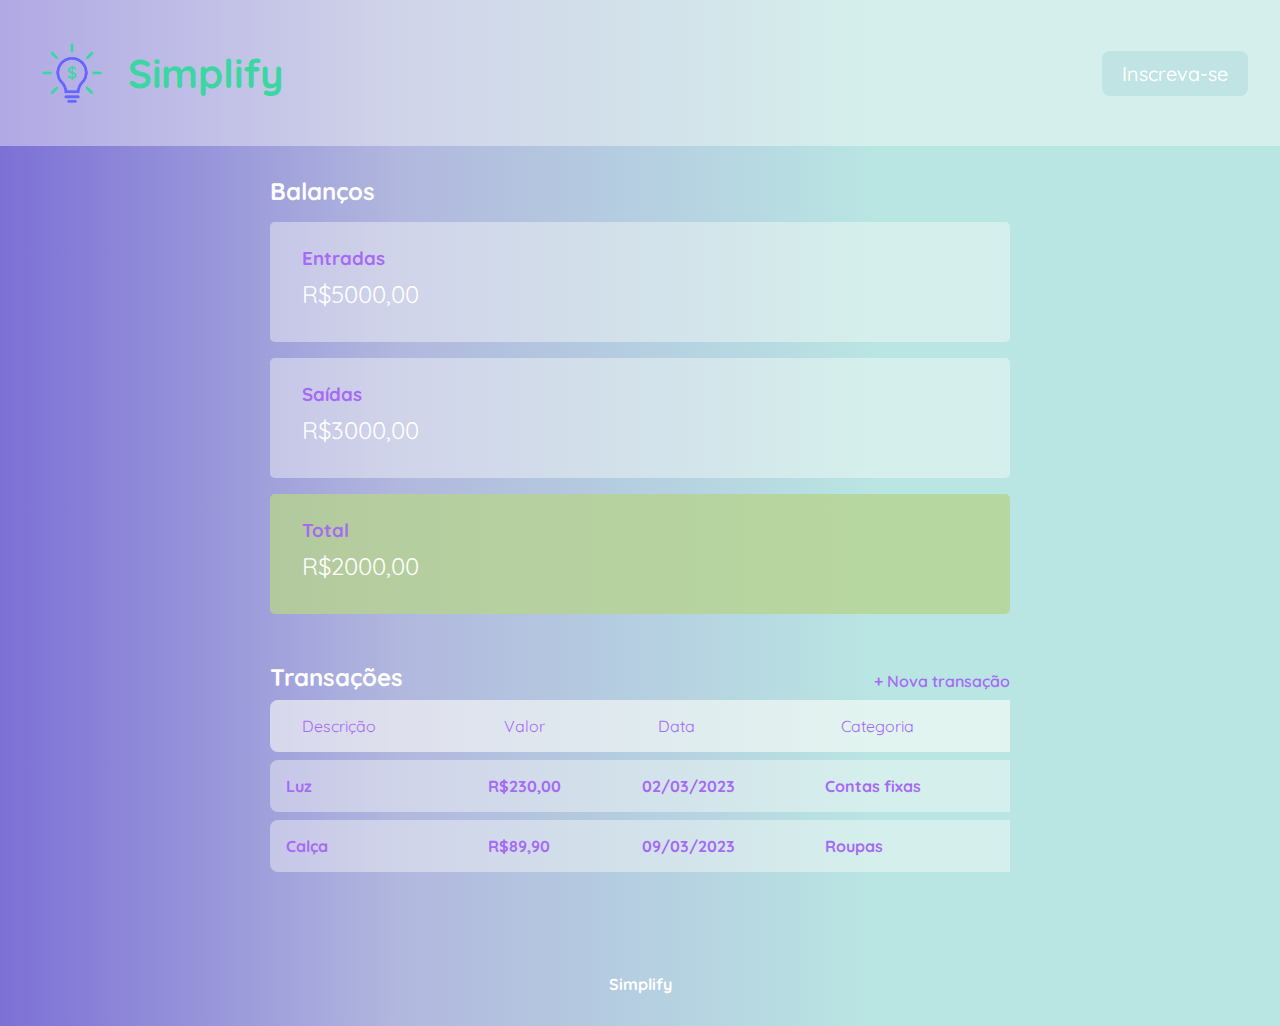
==== Atividades/index.html @ 3bbc719b "Add files via upload" ====
<!DOCTYPE html>
<html lang="pt-br">

<head>
    <meta charset="UTF-8">
    <meta name="viewport" content="width=device-width" , initial-scale="1.0">
    <title>Simplify</title>
    <link rel="stylesheet" href="./style.css">
    <link rel="preconnect" href="https://fonts.googleapis.com">
    <link rel="preconnect" href="https://fonts.gstatic.com" crossorigin>
    <link href="https://fonts.googleapis.com/css2?family=Quicksand&display=swap" rel="stylesheet">
    <link rel="logo" href="./logo.png" alt="logo Simplify">

</head>

<body>
    <header>       
        <img src="logo.png" width="80" height="60">
        <section id="Simplify">
            <h1>Simplify</h1>
        </section>

            <button class="subscribe-button">Inscreva-se</button>
        

    </header>



    <main class="container">
        
        <section id="balance">
            <h2>Balanços</h2>
            <div class="card">
                <h3>Entradas</h3>
                <p>R$5000,00</p>
            </div>

            <div class="card">
                <h3>Saídas</h3>
                <p>R$3000,00</p>
            </div>

            <div class="card">
                <h3>Total</h3>
                <p>R$2000,00</p>
            </div>





        </section>

        <section id="transactions">
            <div id="aligntransaction">
                <h2>Transações</h2>
                <a href="#" class="button new">+ Nova transação</a>
            </div>
            
            <table id="data-table">
                <thead>
                    <tr>
                        <th>Descrição</th>
                        <th>Valor</th>
                        <th>Data</th>
                        <th>Categoria</th>
                    </tr>
                </thead>

                <tbody>
                    <tr>
                        <td>Luz</td>
                        <td>R$230,00</td>
                        <td>02/03/2023</td>
                        <td>Contas fixas</td>
                    </tr>

                    <tr>
                        <td>Calça</td>
                        <td>R$89,90</td>
                        <td>09/03/2023</td>
                        <td>Roupas</td>
                    </tr>
                </tbody>
            </table>
        </section>

    </main>

    <footer>
        <p>Simplify</p>
    </footer>


</body>

</html>
---- Atividades/style.css ----
* {
    margin: 0;
    padding: 0;
    box-sizing: border-box;
    font-family: 'Quicksand';

}

body {
    background: rgb(124, 112, 214);
    background: linear-gradient(90deg, rgba(124, 112, 214, 1) 0%, rgba(177, 183, 222, 1) 31%, rgba(185, 230, 227, 1) 69%);
}

.container {
    width: min(90vw, 800px);
    margin: auto;
    padding: 30px;
}

.container h3{
    color: #A66AF4;
}


header {
    display: block;
    display: -webkit-flex;
    align-items: flex-start;
    color: #3CD6A2;
    background-color: rgba(255, 255, 250, 0.4);
    padding: 2rem;
    align-items: center;

}

h2 {
    font-weight: bold;
    color: white;
}

.card {
    margin-top: 1rem;
    background-color: rgba(255, 255, 250, 0.4);
    padding: 1.5rem 2rem;
    border-radius: 0.3rem;
    margin-bottom: 1rem;
}
.card:last-child {
    margin-top: 1rem;
    background-color: rgba(183, 211, 142, 0.8);
    padding: 1.5rem 2rem;
    border-radius: 0.3rem;
    margin-bottom: 1rem;
}
.subscribe-button {
    position: relative;
    z-index: 1;
    color: white;
    padding: 10px 20px;
  
    border-radius: 0.5rem;
    cursor: pointer;
    font-size: 20px;
    padding: 10px 20px;
    margin-left: auto;
    background: #c0e4e4;
    border: none;
    font-weight: 500;
}


  
.subscribe-button::before {
    content: '';
    position: absolute;
    top: -2px;
    left: -2px;
    right: -2px;
    bottom: -2px;
    z-index: -1;
    mix-blend-mode: multiply;
    opacity: 1;

}

#aligntransaction{
    display: flex;
    align-items: center;
    justify-content: space-between;

}
#aligntransaction a{
    text-decoration: none;
    margin-left: auto;

}

a{
    color: #A66AF4;
    font-weight: 600;
    margin-top: 0.5rem;
}
a:hover{
    color: #ccaaf9;
}

.card p {
    font-size: 1.5rem;
    line-height: 3rem;
}

#data-table{
    width: 100%;
    border-spacing: 0 0.5rem;
    color: #A66AF4;
}

table th{
    background-color: rgba(255, 255, 250, 0.3);
    font-weight: normal;
    padding: 1rem 2rem;
    text-align: left;
    
}
table td{
    padding: 1rem 1rem;

}
table tr:first-child{
    background-color: rgba(255, 255, 250, 0.4);

}

table tbody tr {
 
    background-color: rgba(255, 255, 250, 0.4);
    padding: 1rem 0.5rem;
    font-weight: bold;

}


table tbody tr:hover{
    background-color: rgba(255, 255, 250, 0.6);
    padding: 1rem 0.5rem;

}

table thead tr th:first-child, table tbody tr td:first-child{
    border-radius: 0.5rem 0 0 0.5rem;
}


td.expense{
    color: green;
}
#balance {

    color: white;
}

#transactions {
    margin-top: 3rem;
}


#Simplify {
    text-align: left;
    padding: 1rem;
    font-size: 20px;
}

footer {
    text-align: center;
    padding: 4rem 0 2rem;
    color: white;
    font-weight: bold;
}
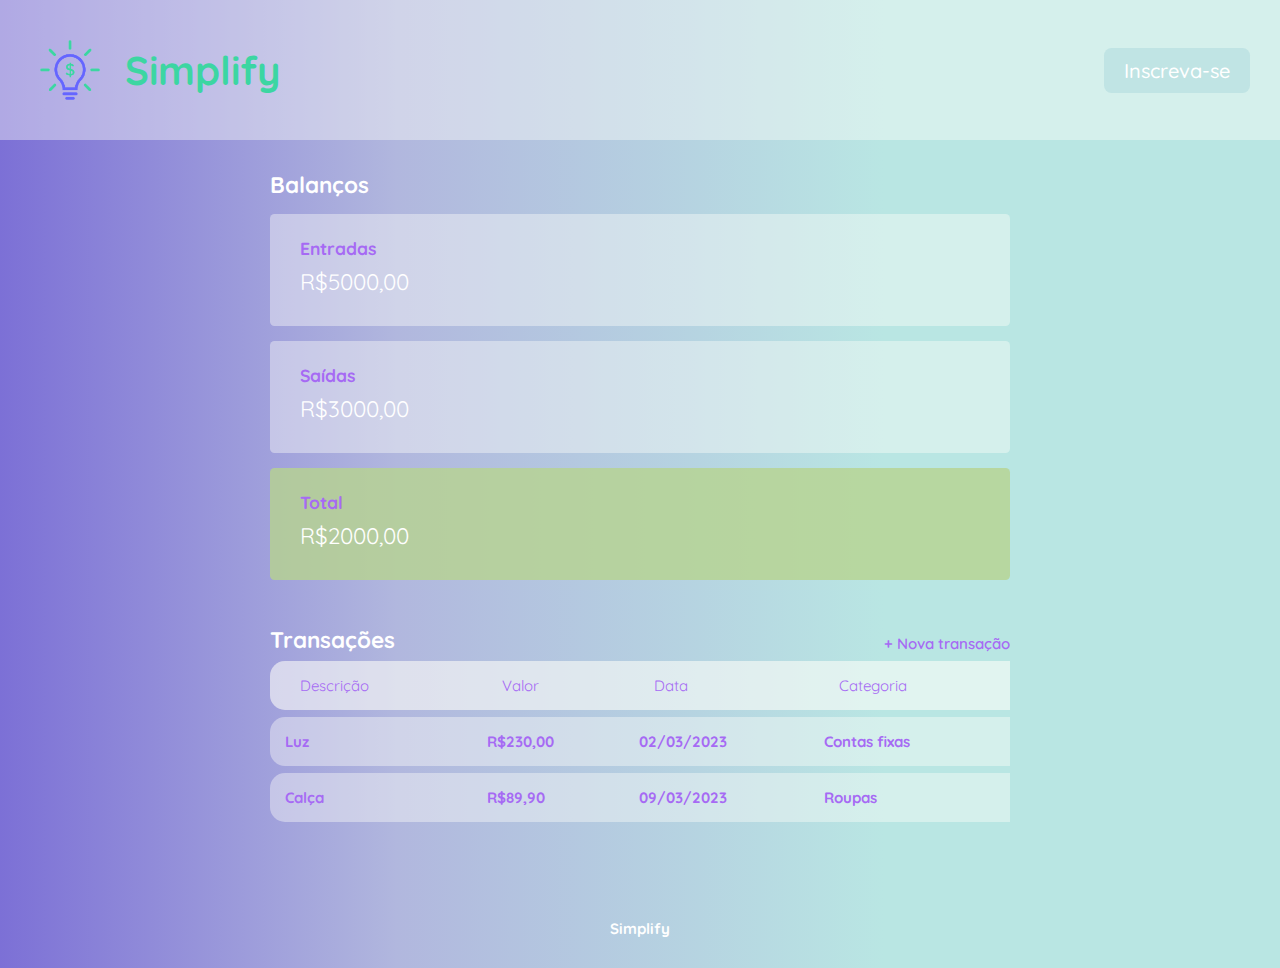
==== commit 7a8ac8c5: "Update index.html" ====
--- a/Atividades/index.html
+++ b/Atividades/index.html
@@ -88,6 +88,16 @@
 
     </main>
 
+    <div class="modal-overlay">
+        <div class="modal">
+            <div class="modal-content">
+                <div id="form">
+                    
+                </div>
+            </div>
+        </div>
+    </div>
+
     <footer>
         <p>Simplify</p>
     </footer>
@@ -95,4 +105,4 @@
 
 </body>
 
-</html>+</html>
--- a/Atividades/style.css
+++ b/Atividades/style.css
@@ -6,6 +6,9 @@
 
 }
 
+html{
+    font-size: 93.75%;
+}
 body {
     background: rgb(124, 112, 214);
     background: linear-gradient(90deg, rgba(124, 112, 214, 1) 0%, rgba(177, 183, 222, 1) 31%, rgba(185, 230, 227, 1) 69%);
@@ -53,8 +56,6 @@
     margin-bottom: 1rem;
 }
 .subscribe-button {
-    position: relative;
-    z-index: 1;
     color: white;
     padding: 10px 20px;
   
@@ -72,7 +73,6 @@
   
 .subscribe-button::before {
     content: '';
-    position: absolute;
     top: -2px;
     left: -2px;
     right: -2px;
@@ -113,7 +113,10 @@
     width: 100%;
     border-spacing: 0 0.5rem;
     color: #A66AF4;
-}
+    
+}
+
+
 
 table th{
     background-color: rgba(255, 255, 250, 0.3);
@@ -147,7 +150,7 @@
 }
 
 table thead tr th:first-child, table tbody tr td:first-child{
-    border-radius: 0.5rem 0 0 0.5rem;
+    border-radius: 1rem 0 0 1rem;
 }
 
 
@@ -161,6 +164,9 @@
 
 #transactions {
     margin-top: 3rem;
+    display: block;
+    overflow-x: auto;
+    scrollbar-base-color: azure;
 }
 
 
@@ -170,9 +176,38 @@
     font-size: 20px;
 }
 
+
+.modal-overlay{
+    width: 100%;
+    height: 100%; 
+
+    background-color: rgba(0,0,0,0.7);
+    position: fixed;
+    top: 0;
+    display: flex;
+    align-items: center;
+    justify-content: center;
+
+    opacity: 0;
+    visibility: hidden;
+    
+}
+
+.modal-overlay.active{
+    opacity: 1;
+    visibility: visible;
+}
+
+.modal{
+    background: white;
+    padding: 3rem;
+    border-radius: 0.2rem;
+}
 footer {
     text-align: center;
     padding: 4rem 0 2rem;
     color: white;
     font-weight: bold;
-}+}
+ 
+
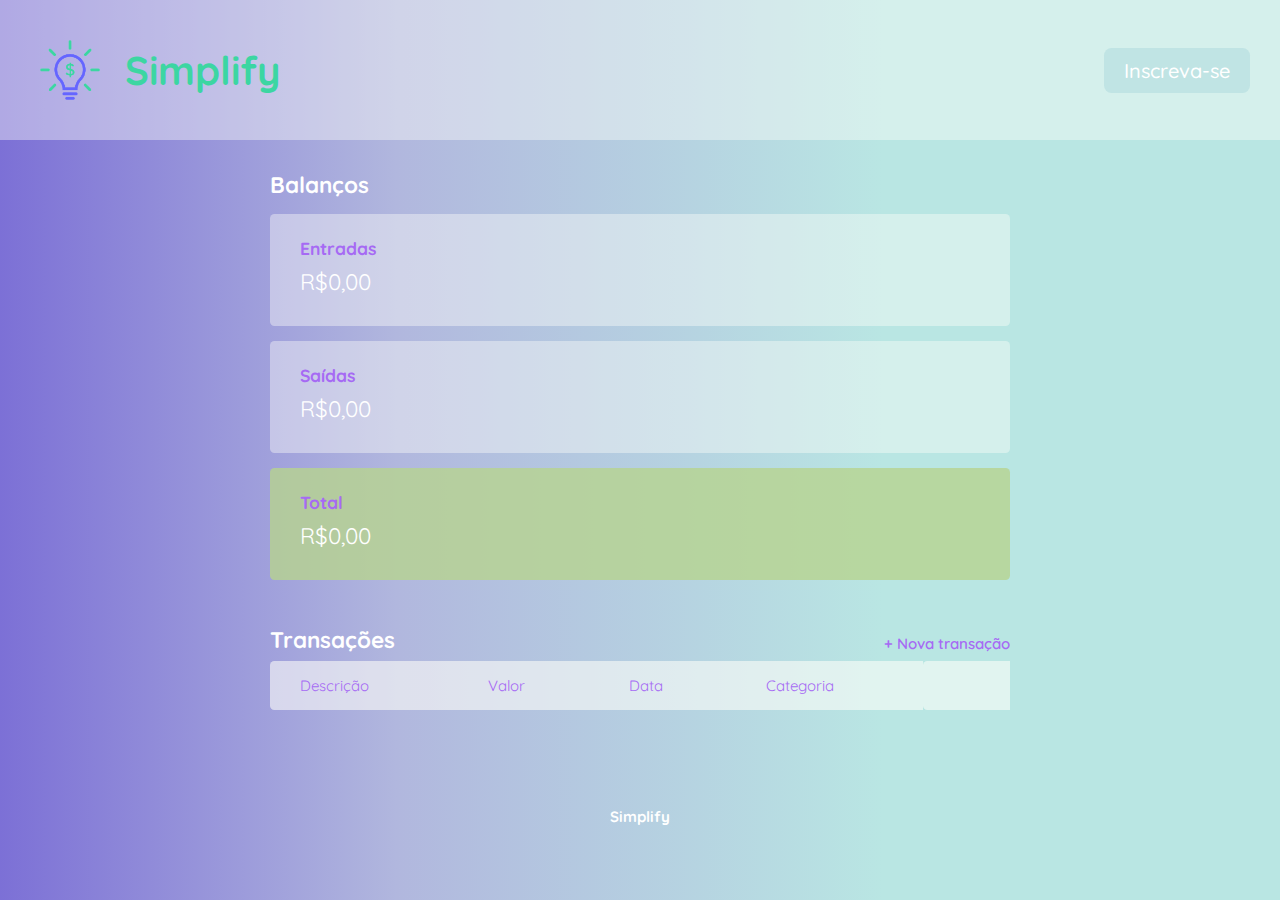
==== commit 9255484b: "Update index.html" ====
--- a/Atividades/index.html
+++ b/Atividades/index.html
@@ -14,50 +14,45 @@
 </head>
 
 <body>
-    <header>       
+    <header>
         <img src="logo.png" width="80" height="60">
         <section id="Simplify">
             <h1>Simplify</h1>
         </section>
 
-            <button class="subscribe-button">Inscreva-se</button>
-        
+        <button class="subscribe-button">Inscreva-se</button>
+
 
     </header>
 
 
 
     <main class="container">
-        
+
         <section id="balance">
             <h2>Balanços</h2>
             <div class="card">
                 <h3>Entradas</h3>
-                <p>R$5000,00</p>
+                <p id="income">R$0,00</p>
             </div>
 
             <div class="card">
                 <h3>Saídas</h3>
-                <p>R$3000,00</p>
+                <p id="expense">R$0,00</p>
             </div>
 
             <div class="card">
                 <h3>Total</h3>
-                <p>R$2000,00</p>
+                <p id="total">R$0,00</p>
             </div>
-
-
-
-
-
         </section>
 
         <section id="transactions">
             <div id="aligntransaction">
                 <h2>Transações</h2>
-                <a href="#" class="button new">+ Nova transação</a>
+                <a href="#" onclick="Modal.open()" class="button new">+ Nova transação</a>
             </div>
-            
+
             <table id="data-table">
                 <thead>
                     <tr>
@@ -65,24 +60,14 @@
                         <th>Valor</th>
                         <th>Data</th>
                         <th>Categoria</th>
+                        <th></th>
+
                     </tr>
                 </thead>
 
                 <tbody>
-                    <tr>
-                        <td>Luz</td>
-                        <td>R$230,00</td>
-                        <td>02/03/2023</td>
-                        <td>Contas fixas</td>
-                    </tr>
-
-                    <tr>
-                        <td>Calça</td>
-                        <td>R$89,90</td>
-                        <td>09/03/2023</td>
-                        <td>Roupas</td>
-                    </tr>
                 </tbody>
+                
             </table>
         </section>
 
@@ -90,11 +75,40 @@
 
     <div class="modal-overlay">
         <div class="modal">
-            <div class="modal-content">
-                <div id="form">
-                    
-                </div>
+            <div id="form">
+                <h2>Nova transação</h2>
+                <form action="">
+                    <div class="input-group">
+                        <label class="sr-only" for="description"></label>
+                        <input type="text" id="description" name="description" placeholder="Descrição" />
+                        
+                    </div>
+
+                    <div class="input-group">
+                        <label class="sr-only" for="amount"></label>
+                        <input type="number" id="amount" step="0.01" name="amount" placeholder="R$0,00" />
+                        <small class="help">Use o sinal - (negativo) para despesas e , (vírgula) para casas
+                            decimais</small>
+                    </div>
+
+                    <div class="input-group">
+                        <label class="sr-only" for="date"></label>
+                        <input type="date" id="date" name="date" />
+                    </div>
+
+
+                    <div class="input-group">
+                        <label class="sr-only" for="category"></label>
+                        <input type="text" id="category" name="category" placeholder="Categoria" />
+                    </div>
+
+                    <div class="input-group actions">
+                        <a onclick="Modal.close()" href="#" class="button-cancel">Cancelar</a>
+                        <button class="button-save">Salvar</button>
+                    </div>
+                </form>
             </div>
+
         </div>
     </div>
 
@@ -102,7 +116,7 @@
         <p>Simplify</p>
     </footer>
 
-
+    <script src="./scripts.js"></script>
 </body>
 
 </html>
--- a/Atividades/style.css
+++ b/Atividades/style.css
@@ -68,7 +68,6 @@
     border: none;
     font-weight: 500;
 }
-
 
   
 .subscribe-button::before {
@@ -83,6 +82,32 @@
 
 }
 
+.button-cancel{
+    padding: 0.5rem;
+    text-decoration: none;
+    cursor: pointer;
+
+
+}
+
+.button-save{
+    width: 100%;
+    height: 50px;
+    border: none;
+    color: white;
+    font-weight: 700;
+    background: rgb(183, 211, 142);
+    font-size: 1.1rem;
+    cursor: pointer;
+    border-radius: 0.5rem;
+
+}
+
+.button-save:hover{
+    
+    background: rgb(197, 222, 165);
+    
+}
 #aligntransaction{
     display: flex;
     align-items: center;
@@ -99,6 +124,8 @@
     color: #A66AF4;
     font-weight: 600;
     margin-top: 0.5rem;
+    cursor: pointer;
+
 }
 a:hover{
     color: #ccaaf9;
@@ -115,7 +142,6 @@
     color: #A66AF4;
     
 }
-
 
 
 table th{
@@ -150,13 +176,23 @@
 }
 
 table thead tr th:first-child, table tbody tr td:first-child{
-    border-radius: 1rem 0 0 1rem;
-}
-
-
-td.expense{
-    color: green;
-}
+    border-radius: 0.3rem 0 0 0.3rem;
+}
+table thead tr th:last-child, table tbody tr td:last-child{
+    border-radius: 0.3rem 0 0 0.3rem;
+}
+td img{
+    width: 20px;
+}
+
+td.income {
+    color: #12a454;
+}
+
+td.expense {
+    color: #e92929;
+}
+
 #balance {
 
     color: white;
@@ -166,7 +202,6 @@
     margin-top: 3rem;
     display: block;
     overflow-x: auto;
-    scrollbar-base-color: azure;
 }
 
 
@@ -190,24 +225,70 @@
 
     opacity: 0;
     visibility: hidden;
-    
+    z-index: 999;
+
 }
 
 .modal-overlay.active{
     opacity: 1;
     visibility: visible;
 }
-
 .modal{
-    background: white;
-    padding: 3rem;
+    background: rgb(235, 234, 234);
+    padding: 2rem;
     border-radius: 0.2rem;
-}
+    position: relative;
+    z-index: 1;
+    width: 80%;
+    
+}
+
+#form{
+    width: 100%;
+    
+}
+
+#form h2{
+    margin-top: 0;
+    color: #A66AF4;
+}
+
+#form form input{
+    border: none;
+    padding: 0.8rem;
+    width: 100%;
+    border-radius: 0.4rem;
+}
+
+.input-group{
+    margin-top: 1rem;
+    
+}
+
+.input-group small{
+    opacity: 0.4;
+}
+
+.input-group.actions{
+    display: flex;
+    justify-content: space-between;
+    align-items: center;
+
+}
+
+.input-group.actions .button, .input-group.actions button{
+    width: 50%;
+    
+}
+
+
+
 footer {
     text-align: center;
     padding: 4rem 0 2rem;
     color: white;
     font-weight: bold;
+    display: block;
 }
  
 
